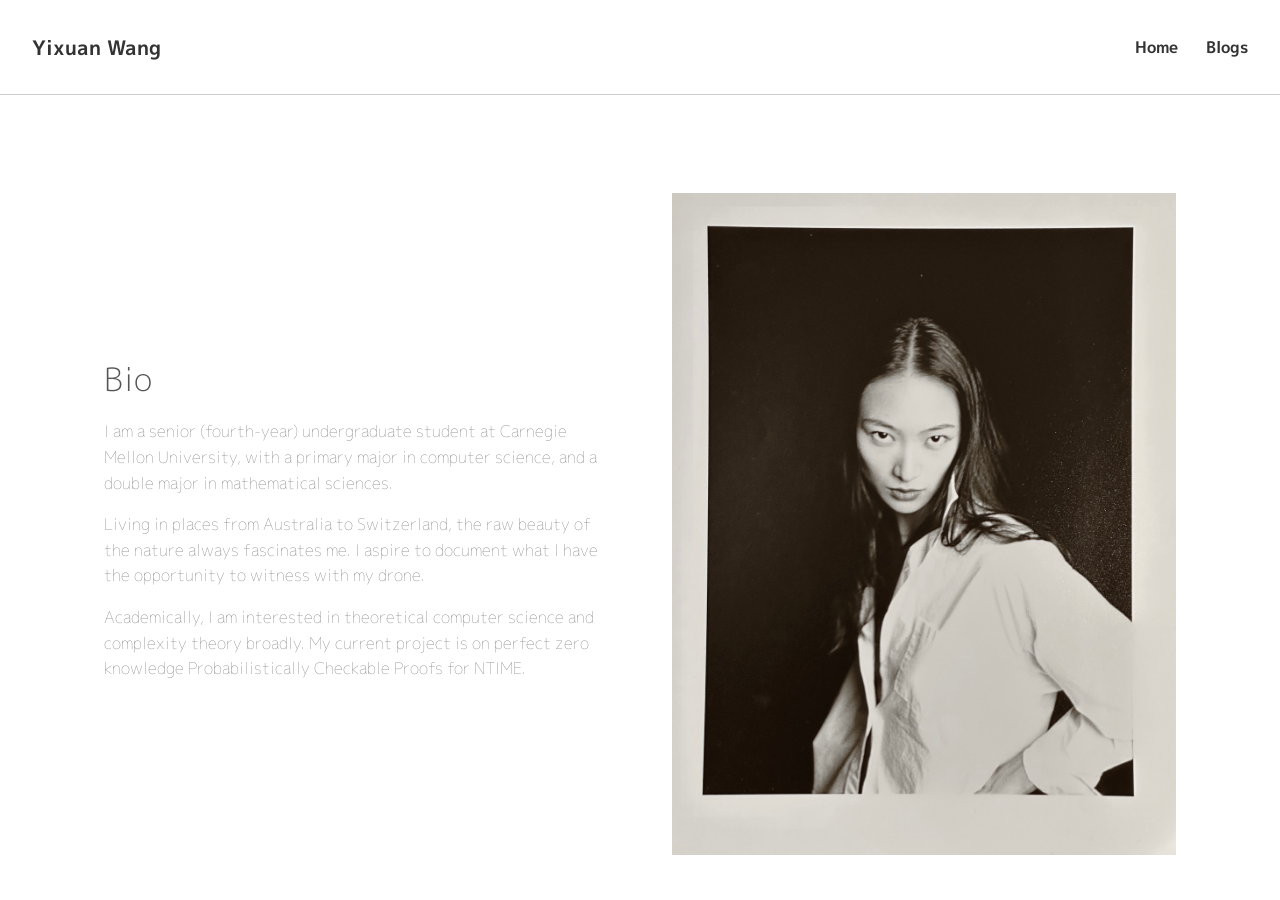
==== about.html @ 39a47ca7 "blogs page" ====
<!DOCTYPE html>
<html lang="en">
<head>
  <link rel="icon" href="images/icon.png" sizes="32x32" type="image/png">
  <meta charset="UTF-8">
  <meta name="viewport" content="width=device-width, initial-scale=1.0">
  <title>About — Yixuan Wang</title>
  <link rel="preconnect" href="https://fonts.googleapis.com">
  <link rel="preconnect" href="https://fonts.gstatic.com" crossorigin>
  <link href="https://fonts.googleapis.com/css2?family=M+PLUS+1p:wght@100&display=swap" rel="stylesheet">
  <style>
    /* Basic Reset */
    *, *::before, *::after { box-sizing: border-box; margin: 0; padding: 0; }
    html, body { height: 100%; background-color: #fff; font-family: 'M PLUS 1p', sans-serif; font-weight: 100; color: #333; }
    /* Header */
    header { position: fixed; top: 0; width: 100%; background-color: #fff; display: flex; justify-content: space-between; align-items: center; padding: 2rem; border-bottom: 1px solid #ccc; z-index: 1000; }
    .logo { font-size: 1.25rem; font-weight: bold; color: #333; }
    header nav a { margin-left: 1.5rem; text-decoration: none; color: #333; font-weight: bold; transition: color 0.3s; }
    header nav a:hover { color: #000; }
    /* Main Content */
    main { padding-top: calc(4rem + 1px + 4em); }
    /* About Section */
    .about-section { display: flex; flex-wrap: wrap; gap: 4rem; max-width: 1200px; margin: 4rem auto; padding: 0 4rem; align-items: center; }
    .about-text { flex: 1 1 300px; }
    .about-text h1 { font-size: 2rem; font-weight: 300; margin-bottom: 1rem; letter-spacing: 1px; color: #555; }
    .about-text p { font-size: 1rem; line-height: 1.6; color: #666; margin-bottom: 1rem; }
    .about-text a { color: #555; text-decoration: none; font-weight: 500; }
    .about-text a:hover { text-decoration: underline; }
    .about-image { flex: 1 1 300px; text-align: center; }
    .about-image img { width: 100%; max-width: 700px; }
    /* Footer */
    .site-footer { background-color: #f7f7f9; padding: 2rem 1rem; text-align: center; font-size: 0.9rem; color: #777; margin-top: 4rem; }
    .site-footer a { color: #555; text-decoration: none; font-weight: 500; }
    .site-footer a:hover { text-decoration: underline; }
  </style>
</head>
<body>
  <header>
    <div class="logo">Yixuan Wang</div>
    <nav>
      <a href="index.html">Home</a>
      <a href="blogs.html">Blogs</a>
    </nav>
  </header>
  <main>
    <section class="about-section">
      <div class="about-text">
        <h1>Bio</h1>
        <p> I am a senior (fourth-year) undergraduate student at Carnegie Mellon University, with a primary major in computer science, and a double major in mathematical sciences. </p>
        <p> Living in places from Australia to Switzerland, the raw beauty of the nature always fascinates me. I aspire to document what I have the opportunity to witness with my drone. </p>
        <p> Academically, I am interested in theoretical computer science and complexity theory broadly. My current project is on perfect zero knowledge Probabilistically Checkable Proofs for NTIME. </p>
      </div>
      <div class="about-image">
        <img src="images/IMG_4308.jpg" alt="Portrait of Yixuan Wang">
      </div>
    </section>
  </main>
  <!-- <footer class="site-footer">
    <p>© 2025 by Yixuan Wang.</p>
    <p>Licensed under <a href="https://creativecommons.org/licenses/by/4.0/" target="_blank" rel="noopener">Creative Commons BY 4.0</a>.</p>
  </footer> -->
</body>
</html>
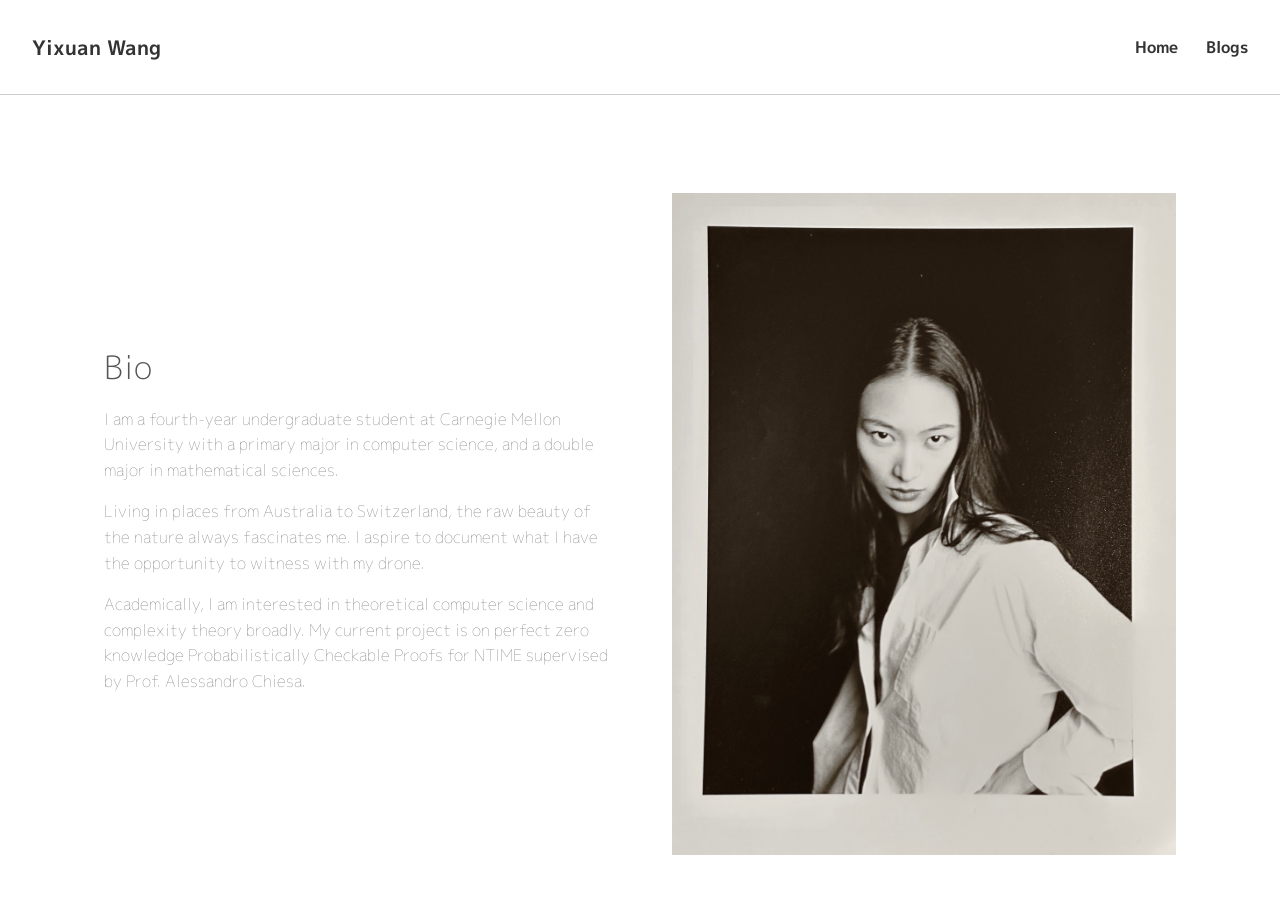
==== commit b3244088: "fixed spacing on mobile" ====
--- a/about.html
+++ b/about.html
@@ -46,9 +46,9 @@
     <section class="about-section">
       <div class="about-text">
         <h1>Bio</h1>
-        <p> I am a senior (fourth-year) undergraduate student at Carnegie Mellon University, with a primary major in computer science, and a double major in mathematical sciences. </p>
+        <p> I am a fourth-year undergraduate student at Carnegie Mellon University with a primary major in computer science, and a double major in mathematical sciences. </p>
         <p> Living in places from Australia to Switzerland, the raw beauty of the nature always fascinates me. I aspire to document what I have the opportunity to witness with my drone. </p>
-        <p> Academically, I am interested in theoretical computer science and complexity theory broadly. My current project is on perfect zero knowledge Probabilistically Checkable Proofs for NTIME. </p>
+        <p> Academically, I am interested in theoretical computer science and complexity theory broadly. My current project is on perfect zero knowledge Probabilistically Checkable Proofs for NTIME supervised by Prof. Alessandro Chiesa. </p>
       </div>
       <div class="about-image">
         <img src="images/IMG_4308.jpg" alt="Portrait of Yixuan Wang">
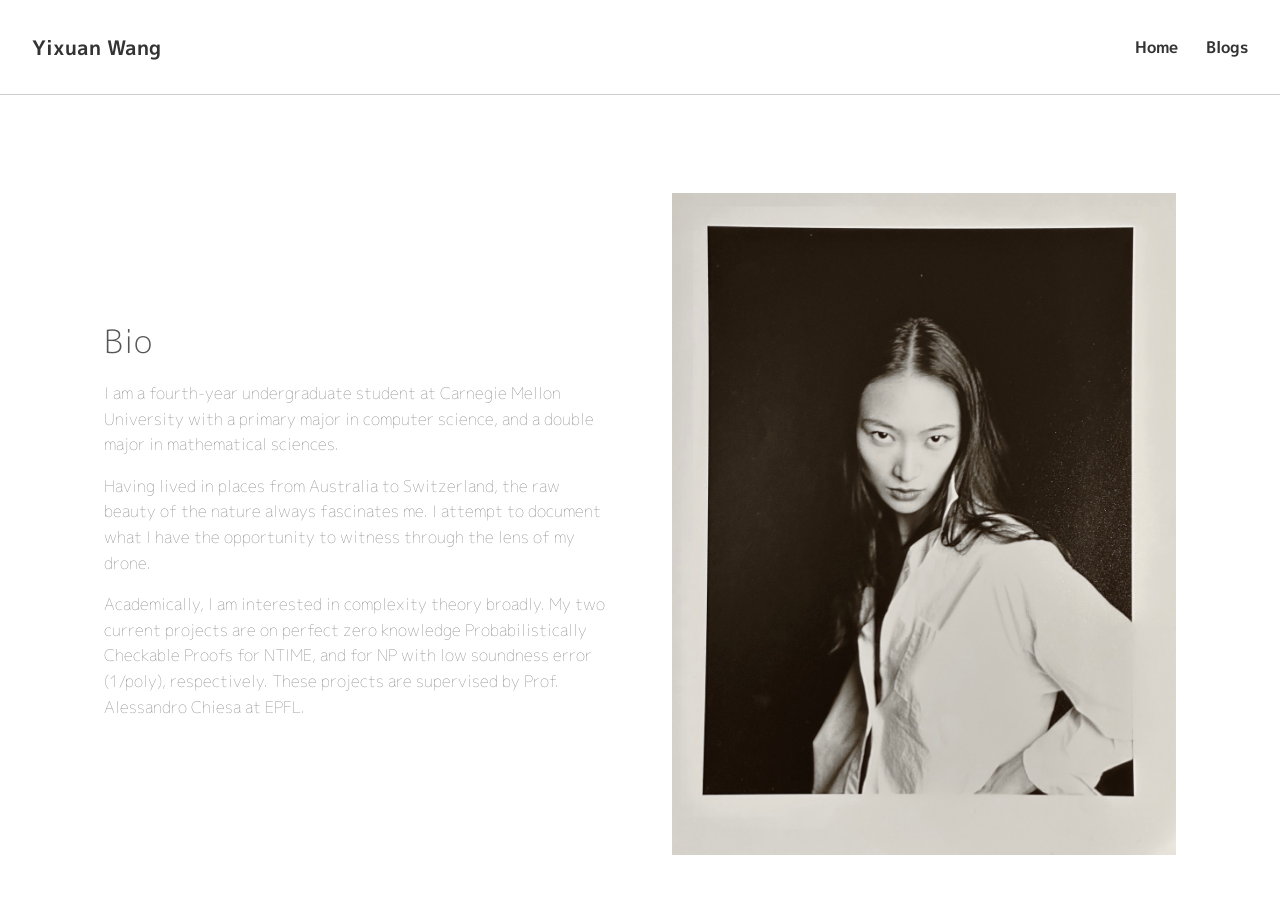
==== commit b66549d5: "stuff" ====
--- a/about.html
+++ b/about.html
@@ -47,8 +47,8 @@
       <div class="about-text">
         <h1>Bio</h1>
         <p> I am a fourth-year undergraduate student at Carnegie Mellon University with a primary major in computer science, and a double major in mathematical sciences. </p>
-        <p> Living in places from Australia to Switzerland, the raw beauty of the nature always fascinates me. I aspire to document what I have the opportunity to witness with my drone. </p>
-        <p> Academically, I am interested in theoretical computer science and complexity theory broadly. My current project is on perfect zero knowledge Probabilistically Checkable Proofs for NTIME supervised by Prof. Alessandro Chiesa. </p>
+        <p> Having lived in places from Australia to Switzerland, the raw beauty of the nature always fascinates me. I attempt to document what I have the opportunity to witness through the lens of my drone. </p>
+        <p> Academically, I am interested in complexity theory broadly. My two current projects are on perfect zero knowledge Probabilistically Checkable Proofs for NTIME, and for NP with low soundness error (1/poly), respectively. These projects are supervised by Prof. Alessandro Chiesa at EPFL.</p>
       </div>
       <div class="about-image">
         <img src="images/IMG_4308.jpg" alt="Portrait of Yixuan Wang">
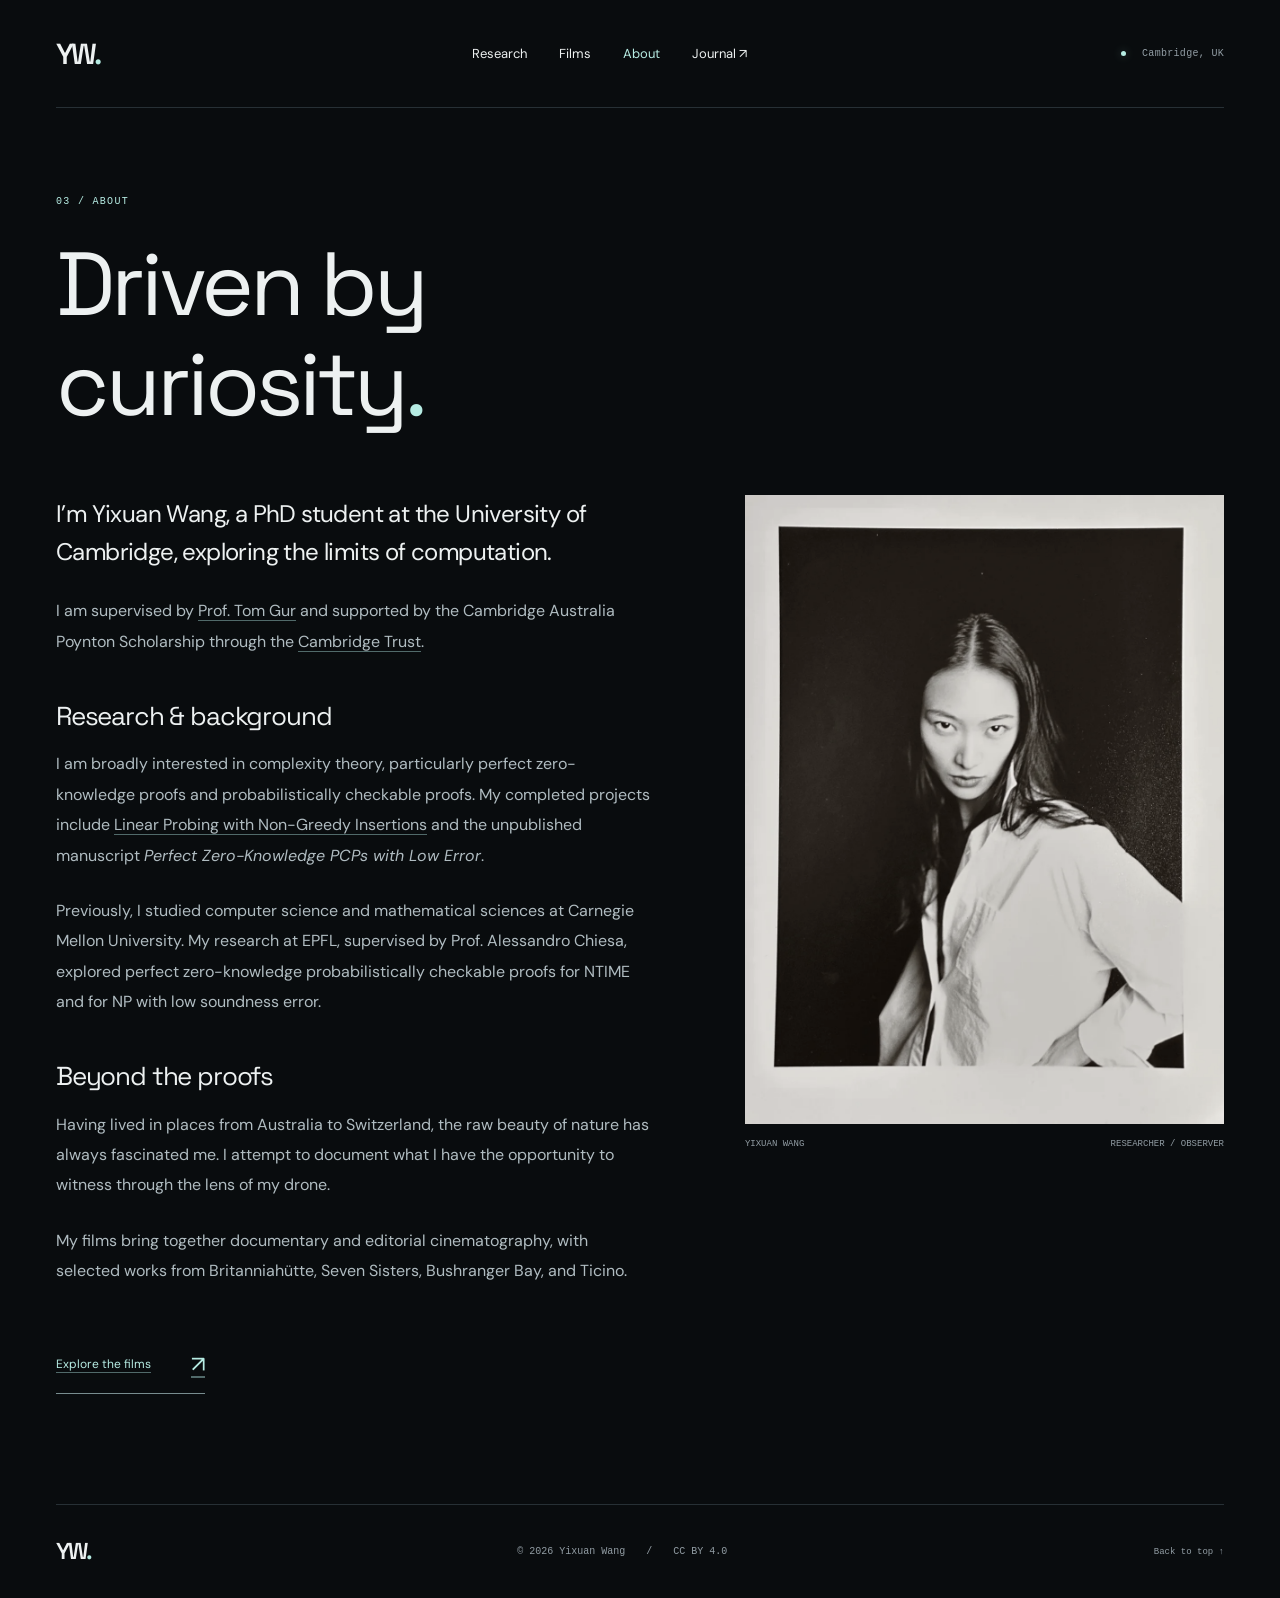
==== commit 680beb66: "Refresh portfolio design and update Cambridge research profile" ====
--- a/about.html
+++ b/about.html
@@ -1,63 +1,69 @@
-<!DOCTYPE html>
+<!doctype html>
 <html lang="en">
 <head>
-  <link rel="icon" href="images/icon.png" sizes="32x32" type="image/png">
-  <meta charset="UTF-8">
-  <meta name="viewport" content="width=device-width, initial-scale=1.0">
-  <title>About — Yixuan Wang</title>
-  <link rel="preconnect" href="https://fonts.googleapis.com">
-  <link rel="preconnect" href="https://fonts.gstatic.com" crossorigin>
-  <link href="https://fonts.googleapis.com/css2?family=M+PLUS+1p:wght@100&display=swap" rel="stylesheet">
-  <style>
-    /* Basic Reset */
-    *, *::before, *::after { box-sizing: border-box; margin: 0; padding: 0; }
-    html, body { height: 100%; background-color: #fff; font-family: 'M PLUS 1p', sans-serif; font-weight: 100; color: #333; }
-    /* Header */
-    header { position: fixed; top: 0; width: 100%; background-color: #fff; display: flex; justify-content: space-between; align-items: center; padding: 2rem; border-bottom: 1px solid #ccc; z-index: 1000; }
-    .logo { font-size: 1.25rem; font-weight: bold; color: #333; }
-    header nav a { margin-left: 1.5rem; text-decoration: none; color: #333; font-weight: bold; transition: color 0.3s; }
-    header nav a:hover { color: #000; }
-    /* Main Content */
-    main { padding-top: calc(4rem + 1px + 4em); }
-    /* About Section */
-    .about-section { display: flex; flex-wrap: wrap; gap: 4rem; max-width: 1200px; margin: 4rem auto; padding: 0 4rem; align-items: center; }
-    .about-text { flex: 1 1 300px; }
-    .about-text h1 { font-size: 2rem; font-weight: 300; margin-bottom: 1rem; letter-spacing: 1px; color: #555; }
-    .about-text p { font-size: 1rem; line-height: 1.6; color: #666; margin-bottom: 1rem; }
-    .about-text a { color: #555; text-decoration: none; font-weight: 500; }
-    .about-text a:hover { text-decoration: underline; }
-    .about-image { flex: 1 1 300px; text-align: center; }
-    .about-image img { width: 100%; max-width: 700px; }
-    /* Footer */
-    .site-footer { background-color: #f7f7f9; padding: 2rem 1rem; text-align: center; font-size: 0.9rem; color: #777; margin-top: 4rem; }
-    .site-footer a { color: #555; text-decoration: none; font-weight: 500; }
-    .site-footer a:hover { text-decoration: underline; }
-  </style>
+<meta charset="utf-8">
+<meta name="viewport" content="width=device-width, initial-scale=1">
+<meta name="theme-color" content="#090c0e">
+<meta name="description" content="Yixuan Wang, Cambridge PhD student in theoretical computer science, supported by the Cambridge Australia Poynton Scholarship.">
+<title>About — Yixuan Wang</title>
+<link rel="icon" href="images/icon.png">
+<link rel="preconnect" href="https://fonts.googleapis.com">
+<link rel="preconnect" href="https://fonts.gstatic.com" crossorigin>
+<link rel="stylesheet" href="https://fonts.googleapis.com/css2?family=DM+Sans:wght@400;450;500;600;700&amp;family=Space+Grotesk:wght@400;500;600;700&amp;display=swap">
+<link rel="stylesheet" href="styles.css">
+<script src="site.js" defer>
+</script>
 </head>
 <body>
-  <header>
-    <div class="logo">Yixuan Wang</div>
-    <nav>
-      <a href="index.html">Home</a>
-      <a href="blogs.html">Blogs</a>
-    </nav>
-  </header>
-  <main>
-    <section class="about-section">
-      <div class="about-text">
-        <h1>Bio</h1>
-        <p> I am a fourth-year undergraduate student at Carnegie Mellon University with a primary major in computer science, and a double major in mathematical sciences. </p>
-        <p> Having lived in places from Australia to Switzerland, the raw beauty of the nature always fascinates me. I attempt to document what I have the opportunity to witness through the lens of my drone. </p>
-        <p> Academically, I am interested in complexity theory broadly. My two current projects are on perfect zero knowledge Probabilistically Checkable Proofs for NTIME, and for NP with low soundness error (1/poly), respectively. These projects are supervised by Prof. Alessandro Chiesa at EPFL.</p>
-      </div>
-      <div class="about-image">
-        <img src="images/IMG_4308.jpg" alt="Portrait of Yixuan Wang">
-      </div>
-    </section>
-  </main>
-  <!-- <footer class="site-footer">
-    <p>© 2025 by Yixuan Wang.</p>
-    <p>Licensed under <a href="https://creativecommons.org/licenses/by/4.0/" target="_blank" rel="noopener">Creative Commons BY 4.0</a>.</p>
-  </footer> -->
+<a class="skip-link" href="#main">Skip to content</a>
+<header class="site-header wrap">
+<a class="wordmark" href="index.html" aria-label="Yixuan Wang home">YW<span class="mark-dot">.</span>
+</a>
+<nav aria-label="Main navigation">
+<a href="index.html#research">Research</a>
+<a href="index.html#films">Films</a>
+<a href="about.html" aria-current="page">About</a>
+<a href="blogs.html">Journal ↗</a>
+</nav>
+<span class="header-location">
+<i class="status-dot">
+</i> Cambridge, UK</span>
+</header>
+<main id="main" class="wrap">
+<div class="page-heading">
+<p class="eyebrow">03 / About</p>
+<h1>Driven by<br>curiosity<span class="accent">.</span>
+</h1>
+</div>
+<section class="bio-grid" aria-label="Biography">
+<div class="bio-copy">
+<p class="lead">I’m Yixuan Wang, a PhD student at the University of Cambridge, exploring the limits of computation.</p>
+<p>I am supervised by <a href="https://www.cst.cam.ac.uk/people/tg508">Prof. Tom Gur</a> and supported by the Cambridge Australia Poynton Scholarship through the <a href="https://www.cambridgetrust.org/">Cambridge Trust</a>.</p>
+<h2>Research & background</h2>
+<p>I am broadly interested in complexity theory, particularly perfect zero-knowledge proofs and probabilistically checkable proofs. My completed projects include <a href="https://arxiv.org/abs/2607.17494">Linear Probing with Non-Greedy Insertions</a> and the unpublished manuscript <em>Perfect Zero-Knowledge PCPs with Low Error</em>.</p>
+<p>Previously, I studied computer science and mathematical sciences at Carnegie Mellon University. My research at EPFL, supervised by Prof. Alessandro Chiesa, explored perfect zero-knowledge probabilistically checkable proofs for NTIME and for NP with low soundness error.</p>
+<h2>Beyond the proofs</h2>
+<p>Having lived in places from Australia to Switzerland, the raw beauty of nature has always fascinated me. I attempt to document what I have the opportunity to witness through the lens of my drone.</p>
+<p>My films bring together documentary and editorial cinematography, with selected works from Britanniahütte, Seven Sisters, Bushranger Bay, and Ticino.</p>
+<a class="text-link" href="index.html#films">Explore the films <span aria-hidden="true">↗</span>
+</a>
+</div>
+<figure class="portrait">
+<img src="assets/IMG_4308.webp" alt="Black-and-white portrait of Yixuan Wang" width="1066" height="1400">
+<figcaption>
+<span>YIXUAN WANG</span>
+<span>RESEARCHER / OBSERVER</span>
+</figcaption>
+</figure>
+</section>
+</main>
+<footer class="site-footer wrap">
+<a class="wordmark" href="index.html">YW<span class="mark-dot">.</span>
+</a>
+<p>© <span data-year>2026</span> Yixuan Wang <span class="footer-divider">/</span>
+<a href="https://creativecommons.org/licenses/by/4.0/">CC BY 4.0</a>
+</p>
+<a href="#main">Back to top ↑</a>
+</footer>
 </body>
 </html>
--- a/styles.css
+++ b/styles.css
@@ -0,0 +1,1034 @@
+:root {
+  color-scheme:dark;
+  --bg:#090c0e;
+  --panel:#101619;
+  --ink:#edf1f1;
+  --muted:#929da4;
+  --line:#273035;
+  --accent:#b6ece3;
+  --display:'Space Grotesk',sans-serif;
+  --body:'DM Sans',sans-serif;
+  --mono:ui-monospace,SFMono-Regular,Consolas,monospace
+}
+
+* {
+  box-sizing:border-box
+}
+html {
+  scroll-behavior:smooth;
+  scroll-padding-top:35px
+}
+body {
+  margin:0;
+  background:var(--bg);
+  color:var(--ink);
+  font-family:var(--body);
+  font-size:16px;
+  line-height:1.65
+}
+a {
+  color:inherit;
+  text-decoration:none
+}
+button {
+  font:inherit;
+  color:inherit;
+  cursor:pointer
+}
+a,button,summary {
+   -webkit-tap-highlight-color:transparent
+}
+a:hover {
+  color:var(--accent)
+}
+a:focus-visible,button:focus-visible,summary:focus-visible,video:focus-visible {
+  outline:2px solid var(--accent);
+  outline-offset:6px
+}
+::selection {
+  background:var(--accent);
+  color:var(--bg)
+}
+h1,h2,h3,p,figure,blockquote {
+  margin:0
+}
+h1,h2,h3 {
+  font-family:var(--display);
+  font-weight:400;
+  line-height:1.12;
+  letter-spacing:-.045em
+}
+button {
+  border:0
+}
+.wrap {
+  width:min(1280px,calc(100% - 112px));
+  margin:auto
+}
+.eyebrow {
+  font:10px/1.8 var(--mono);
+  letter-spacing:.13em;
+  text-transform:uppercase
+}
+.muted {
+  color:var(--muted)
+}
+.accent,.mark-dot {
+  color:var(--accent)
+}
+.skip-link {
+  position:fixed;
+  top:10px;
+  left:10px;
+  padding:12px;
+  background:var(--accent);
+  color:var(--bg);
+  z-index:20;
+  transform:translateY(-160%)
+}
+.skip-link:focus {
+  transform:translateY(0)
+}
+
+.site-header {
+  height:108px;
+  border-bottom:1px solid var(--line);
+  display:flex;
+  align-items:center;
+  justify-content:space-between;
+  gap:20px
+}
+.wordmark {
+  font:600 29px/1 var(--display);
+  letter-spacing:-.09em
+}
+.site-header nav {
+  display:flex;
+  gap:32px;
+  font-size:13px
+}
+.site-header nav a {
+  padding:12px 0
+}
+.site-header nav a[aria-current=page] {
+  color:var(--accent)
+}
+.header-location {
+  font:10px var(--mono);
+  color:var(--muted);
+  letter-spacing:.03em
+}
+.status-dot {
+  display:inline-block;
+  width:5px;
+  height:5px;
+  border-radius:50%;
+  background:var(--accent);
+  box-shadow:0 0 10px #b6ece355;
+  margin-right:10px;
+  vertical-align:middle
+}
+
+.hero {
+  position:relative;
+  min-height:735px;
+  display:grid;
+  grid-template-columns:1fr 1fr;
+  align-items:center;
+  gap:30px;
+  padding-top:64px
+}
+.hero-grid {
+  position:absolute;
+  inset:0;
+  pointer-events:none;
+  background-image:linear-gradient(#59646a0c 1px,transparent 1px),linear-gradient(90deg,#59646a0c 1px,transparent 1px);
+  background-size:84px 84px;
+  mask-image:linear-gradient(to bottom,transparent,#000,transparent)
+}
+.hero-copy {
+  position:relative;
+  z-index:2;
+  padding-bottom:20px
+}
+.hero-copy .eyebrow {
+  color:var(--accent);
+  white-space:nowrap;
+  font-size:9px
+}
+.tiny-cross {
+  margin-right:12px;
+  font-size:16px
+}
+.hero h1 {
+  font-size:clamp(90px,10.5vw,154px);
+  letter-spacing:-.075em;
+  line-height:.91;
+  margin:35px 0 30px
+}
+.hero h1>span:first-of-type {
+  color:#a5afb4
+}
+.name-period {
+  color:var(--accent)
+}
+.hero-intro {
+  color:#aeb7bb;
+  font-size:16px;
+  line-height:1.8
+}
+.text-link {
+  display:inline-flex;
+  gap:40px;
+  align-items:center;
+  font-size:12px;
+  padding:19px 0 10px;
+  border-bottom:1px solid #788d8f;
+  margin-top:12px
+}
+.text-link span {
+  font-size:23px
+}
+.hero-art {
+  position:relative;
+  min-width:0;
+  padding-top:42px
+}
+.hero-film {
+  position:relative;
+  width:100%;
+  height:435px;
+  overflow:hidden;
+  background:linear-gradient(140deg,#233b42,#0b161b);
+  border:1px solid #526b6b66;
+  clip-path:polygon(0 0,calc(100% - 28px) 0,100% 28px,100% 100%,28px 100%,0 calc(100% - 28px))
+}
+.hero-film video {
+  width:100%;
+  height:100%;
+  object-fit:cover;
+  filter:saturate(.65) brightness(.67)
+}
+.film-shade {
+  pointer-events:none;
+  position:absolute;
+  inset:0;
+  background:linear-gradient(0deg,#071010bb,transparent 50%)
+}
+.hero-film-caption {
+  position:absolute;
+  bottom:26px;
+  left:26px;
+  right:26px;
+  display:flex;
+  align-items:center;
+  justify-content:space-between;
+  gap:10px
+}
+.hero-film-caption .eyebrow {
+  font-size:8px;
+  color:#e4eded
+}
+.motion-toggle {
+  border:1px solid #b5d7d36b;
+  background:#09100c80;
+  padding:9px 12px;
+  font-size:10px;
+  min-height:36px
+}
+.motion-toggle:hover {
+  background:#243c38
+}
+.frame-cross {
+  position:absolute;
+  color:#d0e9e0;
+  font:20px var(--mono)
+}
+.top-left {
+  left:18px;
+  top:15px
+}
+.bottom-right {
+  right:15px;
+  bottom:70px
+}
+.art-caption {
+  font:8px var(--mono);
+  letter-spacing:.09em;
+  color:#9eacb1;
+  display:flex;
+  justify-content:space-between;
+  margin-top:20px
+}
+.orbital {
+  position:absolute;
+  inset:-36px -32px 0;
+  pointer-events:none;
+  z-index:1;
+  opacity:.5
+}
+.orbit {
+  position:absolute;
+  width:94%;
+  height:94%;
+  top:2%;
+  left:3%;
+  border:1px solid #8cc8c542;
+  border-radius:50%;
+  transform:rotate(-28deg)
+}
+.orbit-two {
+  transform:rotate(-28deg) scaleX(.72)
+}
+.orbit-three {
+  transform:rotate(34deg) scaleX(.74)
+}
+.orbital-point {
+  position:absolute;
+  left:17%;
+  top:7%;
+  height:6px;
+  width:6px;
+  background:var(--accent);
+  box-shadow:0 0 16px var(--accent);
+  border-radius:50%
+}
+.hero-bottom {
+  position:relative;
+  grid-column:1/-1;
+  display:flex;
+  justify-content:space-between;
+  align-items:center;
+  border-bottom:1px solid var(--line);
+  padding:36px 0 27px;
+  margin-top:20px;
+  font:10px/1.8 var(--mono);
+  color:var(--muted)
+}
+.hero-bottom p span {
+  margin:0 10px;
+  color:#526269
+}
+.hero-bottom a {
+  font-size:9px
+}
+
+.section {
+  padding-top:110px;
+  padding-bottom:110px
+}
+.section-heading>.eyebrow,.section-heading>div>.eyebrow {
+  color:var(--accent);
+  margin-bottom:25px
+}
+h2 {
+  font-size:clamp(36px,4vw,58px)
+}
+.research-intro {
+  display:grid;
+  grid-template-columns:1.6fr 1fr;
+  gap:100px;
+  margin:44px 0 76px
+}
+.research-intro>p {
+  font-size:17px;
+  color:#b6bfc2;
+  max-width:680px;
+  line-height:1.9
+}
+.research-intro a:not(.funding a),.bio-copy a {
+  text-decoration:underline;
+  text-underline-offset:4px;
+  text-decoration-color:#516a6a
+}
+.funding {
+  border-left:1px solid var(--line);
+  padding-left:32px
+}
+.funding>.eyebrow {
+  color:var(--muted);
+  font-size:9px
+}
+.funding p {
+  font-size:17px;
+  line-height:1.5;
+  margin:10px 0
+}
+.funding a {
+  font-size:12px;
+  color:var(--accent)
+}
+.subsection-heading {
+  display:flex;
+  align-items:center;
+  justify-content:space-between;
+  padding:0 0 20px;
+  border-bottom:1px solid var(--line)
+}
+.subsection-heading h3 {
+  font:16px var(--body);
+  letter-spacing:0
+}
+.subsection-heading .eyebrow {
+  color:var(--muted);
+  font-size:9px
+}
+.paper {
+  display:grid;
+  grid-template-columns:55px 1fr 130px;
+  gap:22px;
+  padding:38px 0 42px;
+  border-bottom:1px solid var(--line)
+}
+.paper-index {
+  font:12px var(--mono);
+  color:#6a8088;
+  padding-top:8px
+}
+.paper-meta {
+  display:flex;
+  gap:17px;
+  align-items:center;
+  font:9px/1.6 var(--mono);
+  color:#a1adb1;
+  flex-wrap:wrap
+}
+.tag {
+  display:inline-block;
+  border:1px solid #344748;
+  color:#b2d8d2;
+  border-radius:3px;
+  padding:4px 7px
+}
+.paper h3 {
+  font-size:32px;
+  margin:20px 0 15px;
+  line-height:1.18;
+  letter-spacing:-.035em
+}
+.authors {
+  font-size:12px;
+  color:#b5bec2;
+  margin-bottom:20px
+}
+.paper-summary {
+  font-size:14px;
+  line-height:1.85;
+  color:var(--muted);
+  max-width:720px
+}
+.paper-action,.paper-status {
+  justify-self:end;
+  align-self:start;
+  margin-top:5px;
+  font:10px var(--mono);
+  white-space:nowrap
+}
+.paper-action {
+  padding:10px 14px;
+  border:1px solid #607772
+}
+.paper-status {
+  color:var(--muted);
+  padding-top:10px
+}
+details {
+  font-size:13px;
+  color:#a9b6bb;
+  max-width:720px;
+  margin-top:20px
+}
+summary {
+  cursor:pointer;
+  list-style:none;
+  font:10px var(--mono);
+  color:var(--accent);
+  display:flex;
+  gap:20px;
+  align-items:center;
+  width:fit-content;
+  min-height:32px
+}
+summary::-webkit-details-marker {
+  display:none
+}
+details[open] summary span {
+  transform:rotate(45deg)
+}
+details p {
+  padding:15px 0 0
+}
+
+.films-section {
+  background:#0e1316;
+  border-block:1px solid #202a2f
+}
+.film-heading {
+  display:grid;
+  grid-template-columns:1fr 1fr;
+  gap:100px;
+  align-items:end
+}
+.film-heading>p {
+  max-width:430px;
+  color:var(--muted);
+  font-size:15px;
+  line-height:1.85;
+  padding-bottom:5px
+}
+.film-toolbar {
+  display:flex;
+  justify-content:space-between;
+  align-items:center;
+  margin:55px 0 32px;
+  border-bottom:1px solid var(--line);
+  gap:20px
+}
+.filter-group {
+  display:flex;
+  gap:24px
+}
+.filter {
+  position:relative;
+  background:none;
+  padding:15px 0;
+  font-size:12px;
+  color:var(--muted);
+  min-height:44px
+}
+.filter.active {
+  color:var(--accent)
+}
+.filter.active:after {
+  content:'';
+  position:absolute;
+  bottom:-1px;
+  height:1px;
+  background:var(--accent);
+  left:0;
+  right:0
+}
+.filter span {
+  font:8px var(--mono);
+  margin-left:5px
+}
+.film-toolbar>.eyebrow {
+  font-size:8px;
+  color:var(--muted)
+}
+.film-grid {
+  display:grid;
+  grid-template-columns:1fr 1fr;
+  gap:35px 25px
+}
+.film-card {
+  min-width:0
+}
+.film-card[hidden] {
+  display:none
+}
+.film-card.wide {
+  grid-column:1/-1
+}
+.film-card video {
+  display:block;
+  width:100%;
+  aspect-ratio:16/9;
+  object-fit:cover;
+  background:linear-gradient(145deg,#293c40,#162028);
+  border:1px solid #243034
+}
+.film-card.wide video {
+  aspect-ratio:2.15
+}
+.film-card figcaption {
+  display:flex;
+  justify-content:space-between;
+  gap:15px;
+  margin-top:14px;
+  font-size:13px
+}
+.film-card figcaption>span:last-child {
+  font:9px/1.8 var(--mono);
+  color:var(--muted)
+}
+.film-number {
+  font:9px var(--mono);
+  color:#71828a;
+  margin-right:15px
+}
+.film-note {
+  font-size:11px;
+  color:var(--muted);
+  margin-top:35px
+}
+.quote {
+  max-width:820px;
+  margin:100px auto 0;
+  text-align:center;
+  font-family:var(--display);
+  font-size:22px;
+  line-height:1.6;
+  color:#b7c1c6;
+  letter-spacing:-.025em
+}
+.quote cite {
+  display:block;
+  font:9px var(--mono);
+  text-transform:uppercase;
+  letter-spacing:.14em;
+  margin-top:28px;
+  color:#84969b
+}
+.personal-links {
+  display:grid;
+  grid-template-columns:1fr 1fr;
+  gap:60px
+}
+.personal-links>a {
+  border-top:1px solid var(--line);
+  padding-top:25px
+}
+.personal-links .eyebrow {
+  font-size:9px;
+  color:var(--muted)
+}
+.personal-links h2 {
+  font-size:31px;
+  margin-top:20px
+}
+.site-footer {
+  border-top:1px solid var(--line);
+  display:flex;
+  align-items:center;
+  justify-content:space-between;
+  gap:30px;
+  padding-top:35px;
+  padding-bottom:35px;
+  font:10px/1.8 var(--mono);
+  color:var(--muted)
+}
+.site-footer .wordmark {
+  color:var(--ink);
+  font-size:23px
+}
+.footer-divider {
+  padding:0 15px
+}
+.site-footer>a:last-child {
+  font-size:9px
+}
+
+.page-heading {
+  padding-top:85px;
+  padding-bottom:60px
+}
+.page-heading .eyebrow {
+  color:var(--accent);
+  margin-bottom:23px
+}
+.page-heading h1 {
+  font-size:clamp(62px,7vw,100px)
+}
+.page-heading>p:last-child:not(.eyebrow) {
+  max-width:480px;
+  color:var(--muted);
+  margin-top:25px
+}
+.bio-grid {
+  display:grid;
+  grid-template-columns:1.25fr 1fr;
+  gap:90px;
+  padding-bottom:110px;
+  align-items:start
+}
+.bio-copy p {
+  color:#b0bcc1;
+  margin:0 0 25px;
+  font-size:16px;
+  line-height:1.9
+}
+.bio-copy .lead {
+  font-size:24px;
+  line-height:1.6;
+  color:var(--ink);
+  letter-spacing:-.025em
+}
+.bio-copy h2 {
+  font-size:26px;
+  margin:45px 0 18px
+}
+.portrait img {
+  width:100%;
+  height:auto;
+  display:block;
+  filter:saturate(.6)
+}
+.portrait figcaption {
+  font:9px var(--mono);
+  color:var(--muted);
+  margin-top:15px;
+  display:flex;
+  justify-content:space-between
+}
+.bio-copy .text-link {
+  color:var(--accent);
+  margin-top:15px
+}
+.journal-grid {
+  display:grid;
+  grid-template-columns:1fr 1fr;
+  gap:65px 35px;
+  padding-bottom:110px
+}
+.journal-entry:first-child {
+  grid-column:1/-1;
+  display:grid;
+  grid-template-columns:1.3fr 1fr;
+  align-items:center;
+  gap:65px
+}
+.journal-entry img {
+  display:block;
+  height:auto;
+  width:100%;
+  aspect-ratio:1.45;
+  object-fit:cover;
+  border:1px solid var(--line)
+}
+.journal-entry:first-child img {
+  aspect-ratio:1.3
+}
+.journal-entry .journal-text {
+  padding-top:28px
+}
+.journal-entry time {
+  font:10px var(--mono);
+  color:var(--muted)
+}
+.journal-entry h2 {
+  font-size:32px;
+  margin:20px 0
+}
+.journal-entry blockquote {
+  font-size:16px;
+  line-height:1.9;
+  color:#b1bcc0;
+  max-width:380px
+}
+.journal-entry .tag {
+  font:9px var(--mono);
+  margin-top:25px
+}
+.journal-entry a:hover img {
+  filter:brightness(1.1)
+}
+
+@media(min-width:1500px) {
+  .hero {
+  min-height:820px
+}
+.hero-film {
+  height:490px
+}
+
+}
+
+@media(max-width:1000px) {
+  .wrap {
+  width:calc(100% - 64px)
+}
+.header-location {
+  display:none
+}
+.hero {
+  min-height:670px;
+  gap:15px
+}
+.hero-copy .eyebrow {
+  font-size:7px;
+  letter-spacing:.07em
+}
+.hero h1 {
+  font-size:105px
+}
+.hero-film {
+  height:370px
+}
+.orbital {
+  inset:-10px -15px 20px
+}
+.hero-film-caption {
+  left:16px;
+  right:16px;
+  bottom:18px
+}
+.hero-film-caption .eyebrow {
+  font-size:7px
+}
+.art-caption {
+  font-size:6px
+}
+.research-intro,.film-heading {
+  gap:50px
+}
+.paper {
+  grid-template-columns:30px 1fr 100px;
+  gap:15px
+}
+.paper h3 {
+  font-size:28px
+}
+.bio-grid {
+  gap:45px
+}
+.journal-entry:first-child {
+  gap:35px
+}
+
+}
+
+@media(max-width:700px) {
+  .wrap {
+  width:calc(100% - 40px)
+}
+.site-header {
+  height:82px;
+  gap:15px
+}
+.wordmark {
+  font-size:25px
+}
+.site-header nav {
+  gap:17px;
+  font-size:11px
+}
+.hero {
+  grid-template-columns:1fr;
+  padding-top:45px;
+  gap:10px
+}
+.hero-copy .eyebrow {
+  font-size:7px;
+  white-space:normal;
+  letter-spacing:.07em
+}
+.hero h1 {
+  font-size:clamp(86px,23vw,142px);
+  margin:28px 0
+}
+.hero-intro {
+  font-size:15px
+}
+.hero-copy {
+  padding-bottom:10px
+}
+.hero-art {
+  padding-top:20px;
+  width:94%;
+  margin:auto
+}
+.hero-film {
+  height:320px
+}
+.orbital {
+  inset:-16px -13px 0
+}
+.hero-film-caption .eyebrow {
+  font-size:8px
+}
+.art-caption {
+  font-size:7px
+}
+.hero-bottom {
+  margin-top:25px;
+  padding:24px 0;
+  display:block;
+  font-size:9px
+}
+.hero-bottom>a {
+  display:none
+}
+.hero-bottom p span {
+  margin:0 5px
+}
+.section {
+  padding-top:70px;
+  padding-bottom:70px
+}
+.section-heading .eyebrow {
+  margin-bottom:20px
+}
+h2 {
+  font-size:36px
+}
+.research-intro {
+  grid-template-columns:1fr;
+  gap:30px;
+  margin:28px 0 45px
+}
+.research-intro>p {
+  font-size:15px
+}
+.funding {
+  padding-left:20px
+}
+.funding p {
+  font-size:16px
+}
+.subsection-heading .eyebrow {
+  font-size:7px
+}
+.subsection-heading h3 {
+  font-size:14px
+}
+.paper {
+  grid-template-columns:24px 1fr;
+  gap:10px;
+  padding:28px 0
+}
+.paper h3 {
+  font-size:25px
+}
+.paper-index {
+  font-size:10px
+}
+.paper-meta {
+  gap:10px;
+  font-size:8px
+}
+.paper-action,.paper-status {
+  grid-column:2;
+  justify-self:start;
+  margin:10px 0 0
+}
+.paper-summary {
+  font-size:13px
+}
+.authors {
+  font-size:11px
+}
+.desktop-break {
+  display:none
+}
+.film-heading {
+  grid-template-columns:1fr;
+  gap:25px
+}
+.film-heading>p {
+  font-size:14px
+}
+.film-toolbar {
+  margin-top:30px
+}
+.filter-group {
+  gap:20px
+}
+.filter {
+  font-size:11px
+}
+.film-toolbar>.eyebrow {
+  display:none
+}
+.film-grid {
+  grid-template-columns:1fr;
+  gap:28px
+}
+.film-card.wide {
+  grid-column:auto
+}
+.film-card.wide video {
+  aspect-ratio:16/9
+}
+.film-card figcaption {
+  font-size:11px;
+  gap:10px
+}
+.film-card figcaption>span:last-child {
+  font-size:8px
+}
+.film-number {
+  margin-right:8px
+}
+.quote {
+  font-size:19px;
+  margin-top:65px
+}
+.personal-links {
+  grid-template-columns:1fr;
+  gap:45px
+}
+.personal-links h2 {
+  font-size:29px
+}
+.site-footer {
+  flex-wrap:wrap;
+  gap:20px;
+  padding-block:28px
+}
+.site-footer>p {
+  font-size:8px
+}
+.footer-divider {
+  padding:0 5px
+}
+.site-footer>a:last-child {
+  display:none
+}
+.page-heading {
+  padding-top:60px;
+  padding-bottom:40px
+}
+.page-heading h1 {
+  font-size:64px
+}
+.bio-grid {
+  grid-template-columns:1fr;
+  gap:40px;
+  padding-bottom:70px
+}
+.bio-copy .lead {
+  font-size:22px
+}
+.bio-copy p {
+  font-size:15px
+}
+.portrait {
+  max-width:440px
+}
+.journal-grid {
+  grid-template-columns:1fr;
+  gap:50px;
+  padding-bottom:70px
+}
+.journal-entry:first-child {
+  grid-column:auto;
+  display:block
+}
+.journal-entry:first-child img {
+  aspect-ratio:1.45
+}
+.journal-entry h2 {
+  font-size:29px
+}
+.journal-entry .journal-text {
+  padding-top:20px
+}
+
+}
+
+@media(prefers-reduced-motion:reduce) {
+  html {
+  scroll-behavior:auto
+}
+*,*::before,*::after {
+  animation:none!important;
+  transition:none!important
+}
+
+}
+
+/* Contain decorative orbital paths at narrow viewports. */
+main {
+  overflow-x: clip;
+}
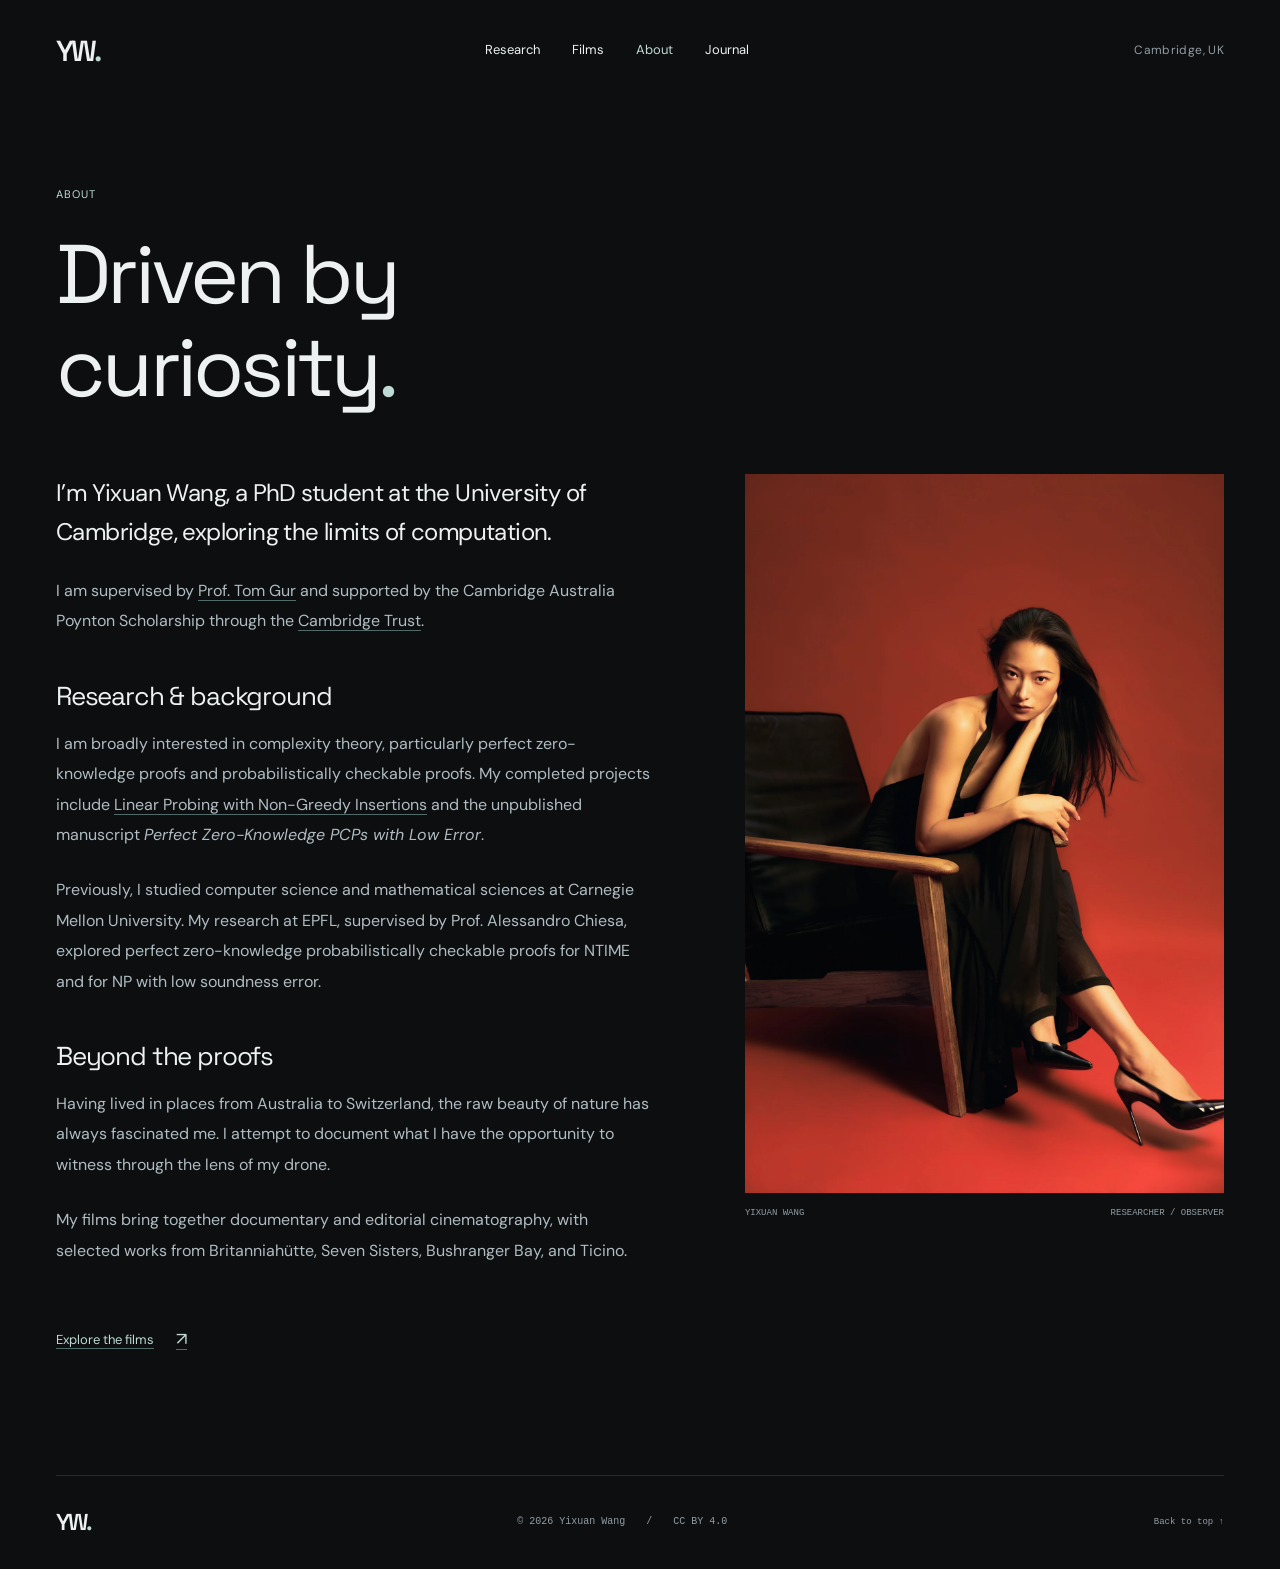
==== commit 1ff1748c: "Simplify portfolio presentation and add updated portrait" ====
--- a/about.html
+++ b/about.html
@@ -23,15 +23,14 @@
 <a href="index.html#research">Research</a>
 <a href="index.html#films">Films</a>
 <a href="about.html" aria-current="page">About</a>
-<a href="blogs.html">Journal ↗</a>
+<a href="blogs.html">Journal</a>
 </nav>
 <span class="header-location">
-<i class="status-dot">
-</i> Cambridge, UK</span>
+Cambridge, UK</span>
 </header>
 <main id="main" class="wrap">
 <div class="page-heading">
-<p class="eyebrow">03 / About</p>
+<p class="eyebrow">About</p>
 <h1>Driven by<br>curiosity<span class="accent">.</span>
 </h1>
 </div>
@@ -49,7 +48,7 @@
 </a>
 </div>
 <figure class="portrait">
-<img src="assets/IMG_4308.webp" alt="Black-and-white portrait of Yixuan Wang" width="1066" height="1400">
+<img src="assets/yixuan-wang-portrait.webp" alt="Yixuan Wang seated in a wooden chair against a warm red backdrop" width="1400" height="2100">
 <figcaption>
 <span>YIXUAN WANG</span>
 <span>RESEARCHER / OBSERVER</span>
--- a/styles.css
+++ b/styles.css
@@ -1,14 +1,18 @@
 :root {
   color-scheme:dark;
-  --bg:#090c0e;
+
+  --bg:#0c0e10;
   --panel:#101619;
   --ink:#edf1f1;
   --muted:#929da4;
-  --line:#273035;
-  --accent:#b6ece3;
+
+  --line:#23292d;
+
+  --accent:#bfdad4;
   --display:'Space Grotesk',sans-serif;
   --body:'DM Sans',sans-serif;
   --mono:ui-monospace,SFMono-Regular,Consolas,monospace
+
 }
 
 * {
@@ -62,13 +66,16 @@
   border:0
 }
 .wrap {
-  width:min(1280px,calc(100% - 112px));
+  width:min(1180px,calc(100% - 112px));
   margin:auto
+
 }
 .eyebrow {
-  font:10px/1.8 var(--mono);
-  letter-spacing:.13em;
+  font:11px/1.8 var(--body);
+
+  letter-spacing:.08em;
   text-transform:uppercase
+
 }
 .muted {
   color:var(--muted)
@@ -91,12 +98,13 @@
 }
 
 .site-header {
-  height:108px;
-  border-bottom:1px solid var(--line);
+  height:100px;
+
   display:flex;
   align-items:center;
   justify-content:space-between;
   gap:20px
+
 }
 .wordmark {
   font:600 29px/1 var(--display);
@@ -114,37 +122,23 @@
   color:var(--accent)
 }
 .header-location {
-  font:10px var(--mono);
+  font:12px var(--body);
   color:var(--muted);
   letter-spacing:.03em
-}
-.status-dot {
-  display:inline-block;
-  width:5px;
-  height:5px;
-  border-radius:50%;
-  background:var(--accent);
-  box-shadow:0 0 10px #b6ece355;
-  margin-right:10px;
-  vertical-align:middle
-}
-
+
+}
 .hero {
   position:relative;
-  min-height:735px;
+
+  min-height:660px;
   display:grid;
   grid-template-columns:1fr 1fr;
   align-items:center;
-  gap:30px;
-  padding-top:64px
-}
-.hero-grid {
-  position:absolute;
-  inset:0;
-  pointer-events:none;
-  background-image:linear-gradient(#59646a0c 1px,transparent 1px),linear-gradient(90deg,#59646a0c 1px,transparent 1px);
-  background-size:84px 84px;
-  mask-image:linear-gradient(to bottom,transparent,#000,transparent)
+
+  gap:60px;
+
+  padding-top:65px;
+
 }
 .hero-copy {
   position:relative;
@@ -152,25 +146,26 @@
   padding-bottom:20px
 }
 .hero-copy .eyebrow {
-  color:var(--accent);
-  white-space:nowrap;
-  font-size:9px
-}
-.tiny-cross {
-  margin-right:12px;
-  font-size:16px
+  color:var(--muted);
+
+  white-space:normal;
+
+  font-size:10px;
+
 }
 .hero h1 {
-  font-size:clamp(90px,10.5vw,154px);
-  letter-spacing:-.075em;
-  line-height:.91;
-  margin:35px 0 30px
+  font-size:clamp(80px,9vw,128px);
+
+  letter-spacing:-.065em;
+
+  line-height:.98;
+
+  margin:30px 0;
+
 }
 .hero h1>span:first-of-type {
-  color:#a5afb4
-}
-.name-period {
-  color:var(--accent)
+  color:#bec5c8;
+
 }
 .hero-intro {
   color:#aeb7bb;
@@ -179,35 +174,44 @@
 }
 .text-link {
   display:inline-flex;
-  gap:40px;
-  align-items:center;
-  font-size:12px;
+
+  gap:22px;
+  align-items:center;
+
+  font-size:13px;
   padding:19px 0 10px;
-  border-bottom:1px solid #788d8f;
+
   margin-top:12px
+
 }
 .text-link span {
-  font-size:23px
+  font-size:18px;
+
 }
 .hero-art {
   position:relative;
   min-width:0;
-  padding-top:42px
+
+  padding-top:0;
+
 }
 .hero-film {
   position:relative;
   width:100%;
-  height:435px;
+
+  height:380px;
   overflow:hidden;
-  background:linear-gradient(140deg,#233b42,#0b161b);
-  border:1px solid #526b6b66;
-  clip-path:polygon(0 0,calc(100% - 28px) 0,100% 28px,100% 100%,28px 100%,0 calc(100% - 28px))
+
+  background:#151d21;
+
 }
 .hero-film video {
   width:100%;
   height:100%;
   object-fit:cover;
-  filter:saturate(.65) brightness(.67)
+
+  filter:saturate(.65) brightness(.8);
+
 }
 .film-shade {
   pointer-events:none;
@@ -217,81 +221,29 @@
 }
 .hero-film-caption {
   position:absolute;
-  bottom:26px;
-  left:26px;
-  right:26px;
-  display:flex;
-  align-items:center;
-  justify-content:space-between;
+
+  bottom:18px;
+
+  left:18px;
+
+  right:18px;
+  display:flex;
+  align-items:center;
+
+  justify-content:flex-end;
   gap:10px
-}
-.hero-film-caption .eyebrow {
-  font-size:8px;
-  color:#e4eded
+
 }
 .motion-toggle {
-  border:1px solid #b5d7d36b;
-  background:#09100c80;
-  padding:9px 12px;
+  background:#0c1014a6;
+
+  padding:8px 12px;
   font-size:10px;
   min-height:36px
+
 }
 .motion-toggle:hover {
   background:#243c38
-}
-.frame-cross {
-  position:absolute;
-  color:#d0e9e0;
-  font:20px var(--mono)
-}
-.top-left {
-  left:18px;
-  top:15px
-}
-.bottom-right {
-  right:15px;
-  bottom:70px
-}
-.art-caption {
-  font:8px var(--mono);
-  letter-spacing:.09em;
-  color:#9eacb1;
-  display:flex;
-  justify-content:space-between;
-  margin-top:20px
-}
-.orbital {
-  position:absolute;
-  inset:-36px -32px 0;
-  pointer-events:none;
-  z-index:1;
-  opacity:.5
-}
-.orbit {
-  position:absolute;
-  width:94%;
-  height:94%;
-  top:2%;
-  left:3%;
-  border:1px solid #8cc8c542;
-  border-radius:50%;
-  transform:rotate(-28deg)
-}
-.orbit-two {
-  transform:rotate(-28deg) scaleX(.72)
-}
-.orbit-three {
-  transform:rotate(34deg) scaleX(.74)
-}
-.orbital-point {
-  position:absolute;
-  left:17%;
-  top:7%;
-  height:6px;
-  width:6px;
-  background:var(--accent);
-  box-shadow:0 0 16px var(--accent);
-  border-radius:50%
 }
 .hero-bottom {
   position:relative;
@@ -300,29 +252,31 @@
   justify-content:space-between;
   align-items:center;
   border-bottom:1px solid var(--line);
-  padding:36px 0 27px;
-  margin-top:20px;
-  font:10px/1.8 var(--mono);
+
+  padding:30px 0;
+
+  margin-top:0;
+
+  font:12px/1.8 var(--body);
   color:var(--muted)
+
 }
 .hero-bottom p span {
   margin:0 10px;
   color:#526269
 }
-.hero-bottom a {
-  font-size:9px
-}
-
 .section {
   padding-top:110px;
   padding-bottom:110px
 }
 .section-heading>.eyebrow,.section-heading>div>.eyebrow {
-  color:var(--accent);
+  color:var(--muted);
   margin-bottom:25px
+
 }
 h2 {
-  font-size:clamp(36px,4vw,58px)
+  font-size:clamp(34px,3.6vw,50px);
+
 }
 .research-intro {
   display:grid;
@@ -369,42 +323,41 @@
   font:16px var(--body);
   letter-spacing:0
 }
-.subsection-heading .eyebrow {
-  color:var(--muted);
-  font-size:9px
-}
 .paper {
   display:grid;
-  grid-template-columns:55px 1fr 130px;
-  gap:22px;
-  padding:38px 0 42px;
+
+  grid-template-columns:1fr 130px;
+
+  gap:40px;
+
+  padding:42px 0;
   border-bottom:1px solid var(--line)
-}
-.paper-index {
-  font:12px var(--mono);
-  color:#6a8088;
-  padding-top:8px
+
 }
 .paper-meta {
   display:flex;
-  gap:17px;
-  align-items:center;
-  font:9px/1.6 var(--mono);
+
+  gap:20px;
+  align-items:center;
+
+  font:11px/1.6 var(--body);
   color:#a1adb1;
   flex-wrap:wrap
+
 }
 .tag {
   display:inline-block;
-  border:1px solid #344748;
-  color:#b2d8d2;
-  border-radius:3px;
-  padding:4px 7px
+
+  color:var(--muted);
+
 }
 .paper h3 {
-  font-size:32px;
-  margin:20px 0 15px;
+  font-size:30px;
+
+  margin:16px 0;
   line-height:1.18;
   letter-spacing:-.035em
+
 }
 .authors {
   font-size:12px;
@@ -421,16 +374,20 @@
   justify-self:end;
   align-self:start;
   margin-top:5px;
-  font:10px var(--mono);
+
+  font:12px var(--body);
   white-space:nowrap
+
 }
 .paper-action {
-  padding:10px 14px;
-  border:1px solid #607772
+  padding:0;
+
 }
 .paper-status {
   color:var(--muted);
-  padding-top:10px
+
+  padding-top:0;
+
 }
 details {
   font-size:13px;
@@ -441,13 +398,15 @@
 summary {
   cursor:pointer;
   list-style:none;
-  font:10px var(--mono);
+
+  font:12px var(--body);
   color:var(--accent);
   display:flex;
   gap:20px;
   align-items:center;
   width:fit-content;
   min-height:32px
+
 }
 summary::-webkit-details-marker {
   display:none
@@ -460,8 +419,8 @@
 }
 
 .films-section {
-  background:#0e1316;
-  border-block:1px solid #202a2f
+  background:var(--bg);
+
 }
 .film-heading {
   display:grid;
@@ -508,13 +467,10 @@
   left:0;
   right:0
 }
-.filter span {
-  font:8px var(--mono);
-  margin-left:5px
-}
 .film-toolbar>.eyebrow {
-  font-size:8px;
+  font-size:10px;
   color:var(--muted)
+
 }
 .film-grid {
   display:grid;
@@ -535,8 +491,9 @@
   width:100%;
   aspect-ratio:16/9;
   object-fit:cover;
-  background:linear-gradient(145deg,#293c40,#162028);
-  border:1px solid #243034
+
+  background:#151d21;
+
 }
 .film-card.wide video {
   aspect-ratio:2.15
@@ -549,13 +506,9 @@
   font-size:13px
 }
 .film-card figcaption>span:last-child {
-  font:9px/1.8 var(--mono);
+  font:11px/1.8 var(--body);
   color:var(--muted)
-}
-.film-number {
-  font:9px var(--mono);
-  color:#71828a;
-  margin-right:15px
+
 }
 .film-note {
   font-size:11px;
@@ -628,7 +581,8 @@
   margin-bottom:23px
 }
 .page-heading h1 {
-  font-size:clamp(62px,7vw,100px)
+  font-size:clamp(58px,6.5vw,88px);
+
 }
 .page-heading>p:last-child:not(.eyebrow) {
   max-width:480px;
@@ -662,7 +616,6 @@
   width:100%;
   height:auto;
   display:block;
-  filter:saturate(.6)
 }
 .portrait figcaption {
   font:9px var(--mono);
@@ -726,10 +679,10 @@
 
 @media(min-width:1500px) {
   .hero {
-  min-height:820px
+  min-height:730px
 }
 .hero-film {
-  height:490px
+  height:410px
 }
 
 }
@@ -742,38 +695,29 @@
   display:none
 }
 .hero {
-  min-height:670px;
+  min-height:620px;
   gap:15px
 }
 .hero-copy .eyebrow {
-  font-size:7px;
-  letter-spacing:.07em
+  font-size:10px;
+  letter-spacing:.05em
 }
 .hero h1 {
-  font-size:105px
+  font-size:94px
 }
 .hero-film {
   height:370px
-}
-.orbital {
-  inset:-10px -15px 20px
 }
 .hero-film-caption {
   left:16px;
   right:16px;
   bottom:18px
 }
-.hero-film-caption .eyebrow {
-  font-size:7px
-}
-.art-caption {
-  font-size:6px
-}
 .research-intro,.film-heading {
   gap:50px
 }
 .paper {
-  grid-template-columns:30px 1fr 100px;
+  grid-template-columns:1fr 100px;
   gap:15px
 }
 .paper h3 {
@@ -809,12 +753,12 @@
   gap:10px
 }
 .hero-copy .eyebrow {
-  font-size:7px;
+  font-size:9px;
   white-space:normal;
   letter-spacing:.07em
 }
 .hero h1 {
-  font-size:clamp(86px,23vw,142px);
+  font-size:clamp(78px,21vw,120px);
   margin:28px 0
 }
 .hero-intro {
@@ -825,20 +769,11 @@
 }
 .hero-art {
   padding-top:20px;
-  width:94%;
+  width:100%;
   margin:auto
 }
 .hero-film {
-  height:320px
-}
-.orbital {
-  inset:-16px -13px 0
-}
-.hero-film-caption .eyebrow {
-  font-size:8px
-}
-.art-caption {
-  font-size:7px
+  height:280px
 }
 .hero-bottom {
   margin-top:25px;
@@ -846,9 +781,6 @@
   display:block;
   font-size:9px
 }
-.hero-bottom>a {
-  display:none
-}
 .hero-bottom p span {
   margin:0 5px
 }
@@ -876,29 +808,23 @@
 .funding p {
   font-size:16px
 }
-.subsection-heading .eyebrow {
-  font-size:7px
-}
 .subsection-heading h3 {
   font-size:14px
 }
 .paper {
-  grid-template-columns:24px 1fr;
+  grid-template-columns:1fr;
   gap:10px;
   padding:28px 0
 }
 .paper h3 {
   font-size:25px
 }
-.paper-index {
+.paper-meta {
+  gap:12px;
   font-size:10px
 }
-.paper-meta {
-  gap:10px;
-  font-size:8px
-}
 .paper-action,.paper-status {
-  grid-column:2;
+  grid-column:1;
   justify-self:start;
   margin:10px 0 0
 }
@@ -946,9 +872,6 @@
 }
 .film-card figcaption>span:last-child {
   font-size:8px
-}
-.film-number {
-  margin-right:8px
 }
 .quote {
   font-size:19px;
@@ -994,7 +917,8 @@
   font-size:15px
 }
 .portrait {
-  max-width:440px
+  max-width:440px;
+  grid-row:1;
 }
 .journal-grid {
   grid-template-columns:1fr;
@@ -1028,7 +952,7 @@
 
 }
 
-/* Contain decorative orbital paths at narrow viewports. */
+/* Keep media contained within the page. */
 main {
   overflow-x: clip;
 }
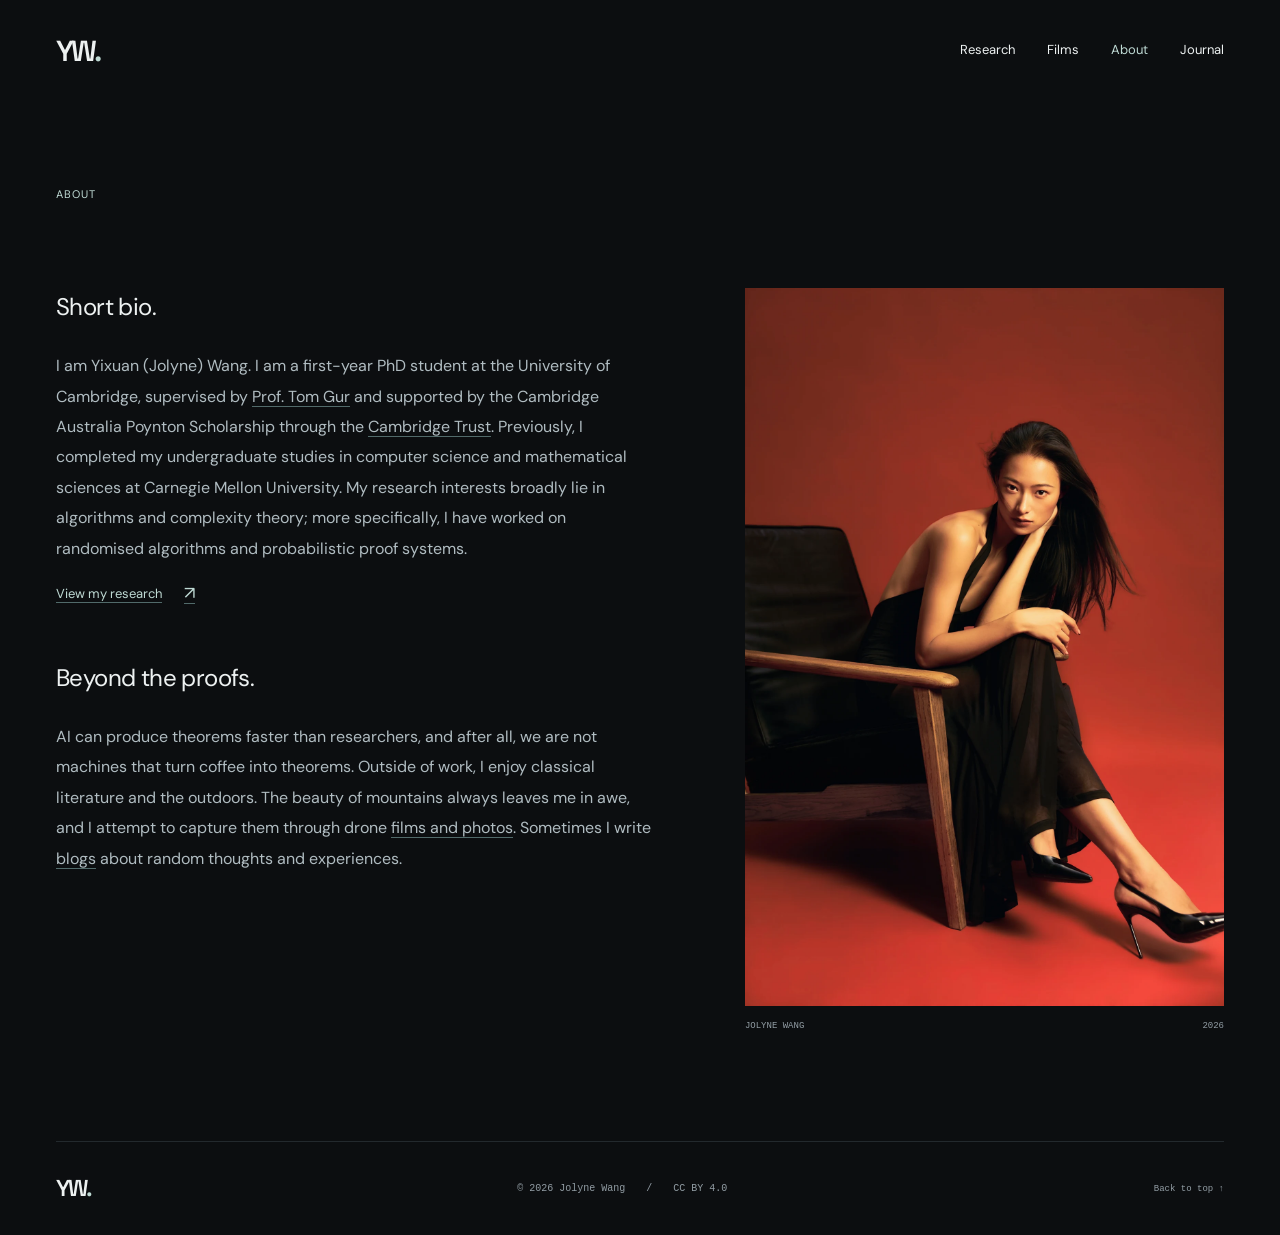
==== commit 01947a9a: "Update portfolio film gallery and biography spacing" ====
--- a/about.html
+++ b/about.html
@@ -25,33 +25,31 @@
 <a href="about.html" aria-current="page">About</a>
 <a href="blogs.html">Journal</a>
 </nav>
-<span class="header-location">
-Cambridge, UK</span>
 </header>
 <main id="main" class="wrap">
 <div class="page-heading">
 <p class="eyebrow">About</p>
-<h1>Driven by<br>curiosity<span class="accent">.</span>
-</h1>
 </div>
 <section class="bio-grid" aria-label="Biography">
 <div class="bio-copy">
-<p class="lead">I’m Yixuan Wang, a PhD student at the University of Cambridge, exploring the limits of computation.</p>
-<p>I am supervised by <a href="https://www.cst.cam.ac.uk/people/tg508">Prof. Tom Gur</a> and supported by the Cambridge Australia Poynton Scholarship through the <a href="https://www.cambridgetrust.org/">Cambridge Trust</a>.</p>
-<h2>Research & background</h2>
-<p>I am broadly interested in complexity theory, particularly perfect zero-knowledge proofs and probabilistically checkable proofs. My completed projects include <a href="https://arxiv.org/abs/2607.17494">Linear Probing with Non-Greedy Insertions</a> and the unpublished manuscript <em>Perfect Zero-Knowledge PCPs with Low Error</em>.</p>
-<p>Previously, I studied computer science and mathematical sciences at Carnegie Mellon University. My research at EPFL, supervised by Prof. Alessandro Chiesa, explored perfect zero-knowledge probabilistically checkable proofs for NTIME and for NP with low soundness error.</p>
-<h2>Beyond the proofs</h2>
-<p>Having lived in places from Australia to Switzerland, the raw beauty of nature has always fascinated me. I attempt to document what I have the opportunity to witness through the lens of my drone.</p>
-<p>My films bring together documentary and editorial cinematography, with selected works from Britanniahütte, Seven Sisters, Bushranger Bay, and Ticino.</p>
-<a class="text-link" href="index.html#films">Explore the films <span aria-hidden="true">↗</span>
+<p class="lead">Short bio.</p>
+<p class="research-bio">I am Yixuan (Jolyne) Wang. I am a first-year PhD student at the University of Cambridge, supervised by <a href="https://www.cst.cam.ac.uk/people/tg508">Prof. Tom Gur</a> and supported by the Cambridge Australia Poynton Scholarship through the <a href="https://www.cambridgetrust.org/">Cambridge Trust</a>. 
+    Previously, I completed my undergraduate studies in computer science and mathematical sciences at Carnegie Mellon University. 
+    My research interests broadly lie in algorithms and complexity theory; more specifically, I have worked on randomised algorithms and probabilistic proof systems. </p>
+<a class="text-link" href="index.html#research"> View my research <span aria-hidden="true">↗</span>
 </a>
+
+<p class="lead"> Beyond the proofs. </p>
+<p> AI can produce theorems faster than researchers, and after all, we are not machines that turn coffee into theorems. 
+    Outside of work, I enjoy classical literature and the outdoors. The beauty of mountains always leaves me in awe, and I attempt
+    to capture them through drone <a href="index.html#films">films and photos</a>. Sometimes I write <a href="blogs.html"> blogs</a> about random 
+    thoughts and experiences. </p>
 </div>
 <figure class="portrait">
 <img src="assets/yixuan-wang-portrait.webp" alt="Yixuan Wang seated in a wooden chair against a warm red backdrop" width="1400" height="2100">
 <figcaption>
-<span>YIXUAN WANG</span>
-<span>RESEARCHER / OBSERVER</span>
+<span>JOLYNE WANG</span>
+<span>2026</span>
 </figcaption>
 </figure>
 </section>
@@ -59,7 +57,7 @@
 <footer class="site-footer wrap">
 <a class="wordmark" href="index.html">YW<span class="mark-dot">.</span>
 </a>
-<p>© <span data-year>2026</span> Yixuan Wang <span class="footer-divider">/</span>
+<p>© <span data-year>2026</span> Jolyne Wang <span class="footer-divider">/</span>
 <a href="https://creativecommons.org/licenses/by/4.0/">CC BY 4.0</a>
 </p>
 <a href="#main">Back to top ↑</a>
--- a/styles.css
+++ b/styles.css
@@ -179,9 +179,9 @@
   align-items:center;
 
   font-size:13px;
-  padding:19px 0 10px;
-
-  margin-top:12px
+  padding:10px 0 10px;
+
+  margin-top:4px
 
 }
 .text-link span {
@@ -624,9 +624,13 @@
   display:flex;
   justify-content:space-between
 }
+.bio-copy .research-bio {
+  margin-bottom:5px
+}
 .bio-copy .text-link {
   color:var(--accent);
-  margin-top:15px
+  margin-top:0;
+  margin-bottom:40px
 }
 .journal-grid {
   display:grid;
@@ -956,3 +960,112 @@
 main {
   overflow-x: clip;
 }
+
+/* A full-bleed landscape film blends into the introduction on desktop. */
+@media (min-width: 1100px) {
+  .hero {
+    --hero-gutter: max(56px, calc((100% - 1180px) / 2));
+    width: 100%;
+    min-height: 0;
+    padding-top: 0;
+    grid-template-columns: 1fr;
+    gap: 0;
+    isolation: isolate;
+  }
+
+  .hero-copy {
+    width: min(360px, 30vw);
+    min-height: max(540px, 37.5vw);
+    margin-left: var(--hero-gutter);
+    padding: 48px 0;
+    display: flex;
+    flex-direction: column;
+    justify-content: center;
+    align-items: flex-start;
+  }
+
+  .hero h1 {
+    font-size: clamp(80px, 7.5vw, 112px);
+  }
+
+  .hero-copy .eyebrow {
+    max-width: 280px;
+  }
+
+  .hero-art {
+    position: absolute;
+    top: max(0px, calc((540px - 37.5vw) / 2));
+    left: 33.333333%;
+    width: 66.666667%;
+    padding: 0;
+    z-index: 1;
+  }
+
+  .hero-film {
+    height: auto;
+    aspect-ratio: 16 / 9;
+    background: var(--bg);
+  }
+
+  .hero-film video {
+    display: block;
+    object-position: center;
+  }
+
+  .film-shade {
+    background:
+      linear-gradient(90deg, var(--bg) 0%, rgba(12, 14, 16, .85) 8%, rgba(12, 14, 16, .35) 22%, transparent 40%),
+      linear-gradient(0deg, rgba(12, 14, 16, .35), transparent 30%);
+  }
+
+  .hero-film-caption {
+    right: 28px;
+    bottom: 22px;
+  }
+
+  .hero-bottom {
+    width: min(1180px, calc(100% - 112px));
+    margin: 0 auto;
+  }
+}
+
+/* Film collection and photography view. */
+[data-category][hidden] {
+  display:none;
+}
+.film-feature {
+  grid-column:1/-1;
+  display:grid;
+  grid-template-columns:minmax(0,1fr) minmax(0,1fr);
+  gap:25px;
+  align-items:center;
+}
+.film-feature .quote {
+  margin:0;
+  padding:35px;
+  text-align:left;
+}
+.film-stack {
+  display:grid;
+  gap:35px;
+  min-width:0;
+}
+.photography-placeholder {
+  padding:100px 0;
+  text-align:center;
+  color:var(--muted);
+  font-family:var(--display);
+  font-size:24px;
+}
+@media(max-width:700px) {
+  .film-feature {
+    grid-template-columns:1fr;
+    gap:28px;
+  }
+  .film-feature .quote {
+    padding:20px 0;
+  }
+  .film-stack {
+    gap:28px;
+  }
+}
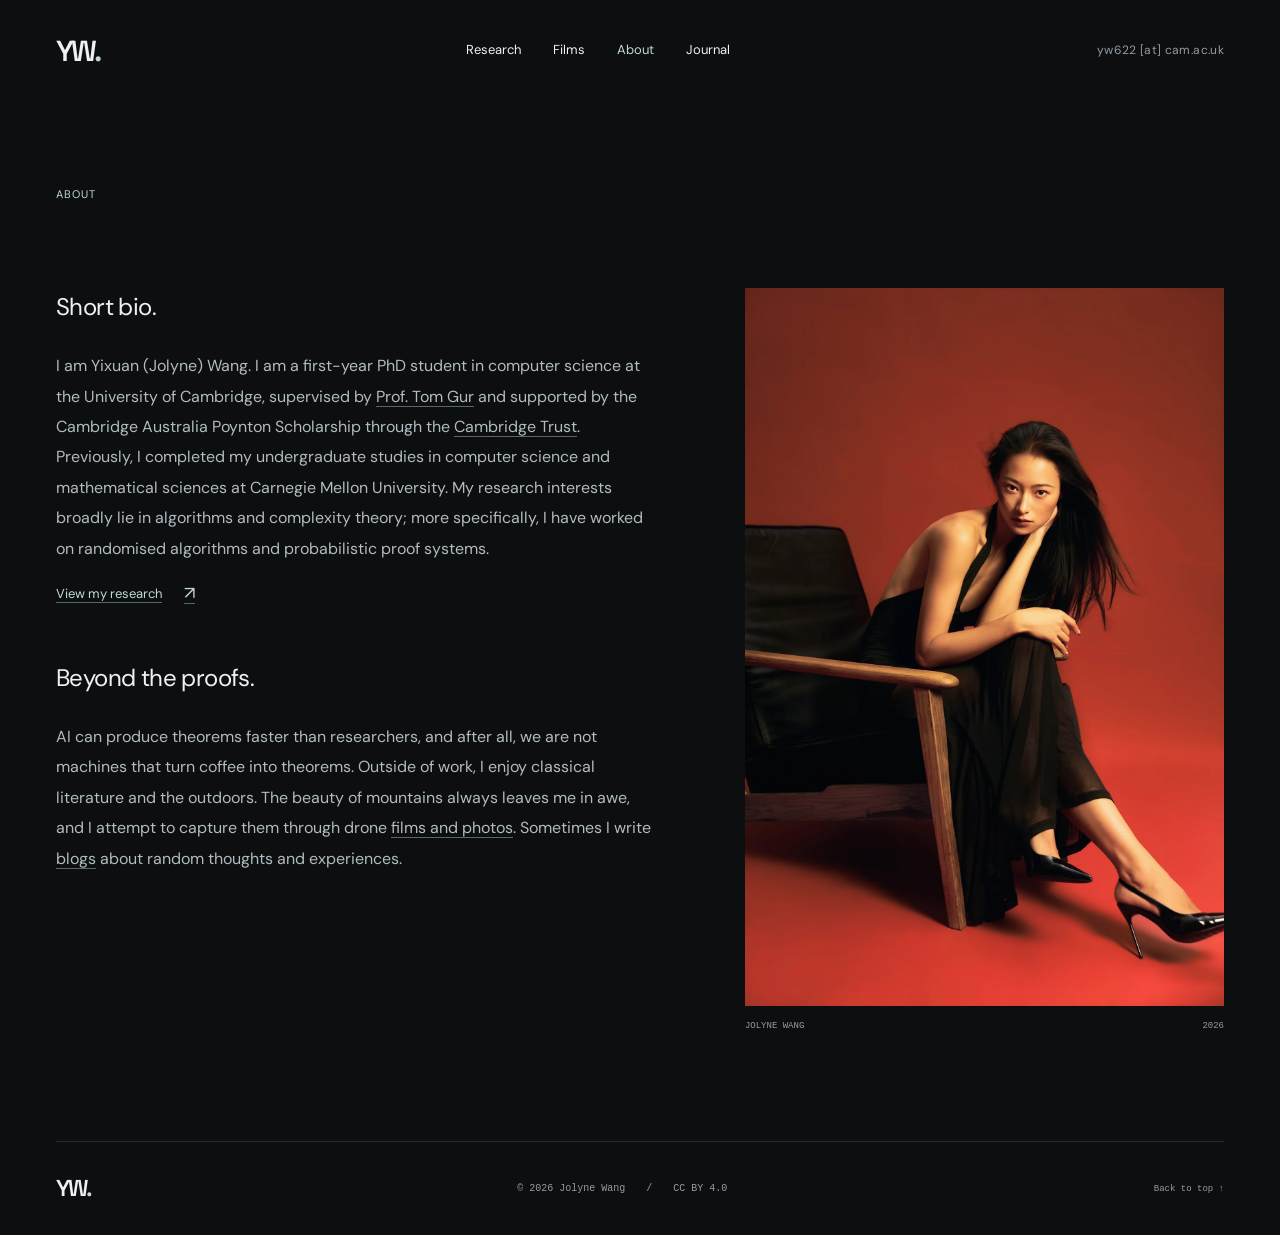
==== commit ac34c87b: "edits" ====
--- a/about.html
+++ b/about.html
@@ -25,6 +25,8 @@
 <a href="about.html" aria-current="page">About</a>
 <a href="blogs.html">Journal</a>
 </nav>
+<span class="header-location">
+yw622 [at] cam.ac.uk</span>
 </header>
 <main id="main" class="wrap">
 <div class="page-heading">
@@ -33,7 +35,7 @@
 <section class="bio-grid" aria-label="Biography">
 <div class="bio-copy">
 <p class="lead">Short bio.</p>
-<p class="research-bio">I am Yixuan (Jolyne) Wang. I am a first-year PhD student at the University of Cambridge, supervised by <a href="https://www.cst.cam.ac.uk/people/tg508">Prof. Tom Gur</a> and supported by the Cambridge Australia Poynton Scholarship through the <a href="https://www.cambridgetrust.org/">Cambridge Trust</a>. 
+<p class="research-bio">I am Yixuan (Jolyne) Wang. I am a first-year PhD student in computer science at the University of Cambridge, supervised by <a href="https://www.cst.cam.ac.uk/people/tg508">Prof. Tom Gur</a> and supported by the Cambridge Australia Poynton Scholarship through the <a href="https://www.cambridgetrust.org/">Cambridge Trust</a>. 
     Previously, I completed my undergraduate studies in computer science and mathematical sciences at Carnegie Mellon University. 
     My research interests broadly lie in algorithms and complexity theory; more specifically, I have worked on randomised algorithms and probabilistic proof systems. </p>
 <a class="text-link" href="index.html#research"> View my research <span aria-hidden="true">↗</span>
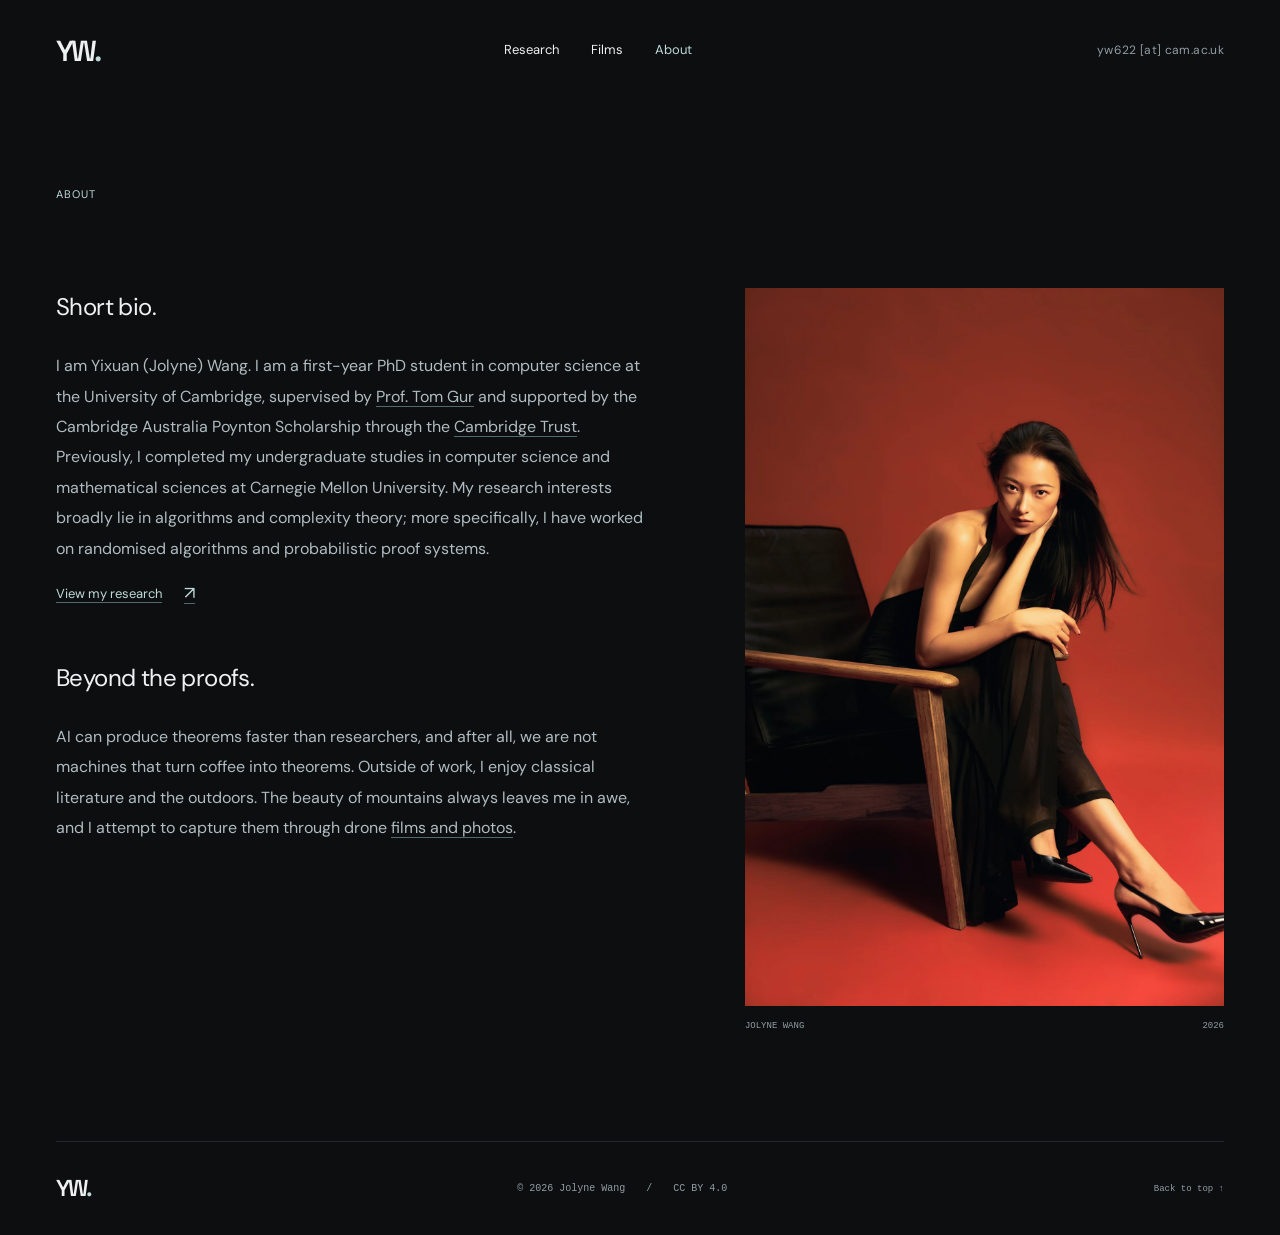
==== commit 35b97902: "edits" ====
--- a/about.html
+++ b/about.html
@@ -23,7 +23,6 @@
 <a href="index.html#research">Research</a>
 <a href="index.html#films">Films</a>
 <a href="about.html" aria-current="page">About</a>
-<a href="blogs.html">Journal</a>
 </nav>
 <span class="header-location">
 yw622 [at] cam.ac.uk</span>
@@ -44,8 +43,7 @@
 <p class="lead"> Beyond the proofs. </p>
 <p> AI can produce theorems faster than researchers, and after all, we are not machines that turn coffee into theorems. 
     Outside of work, I enjoy classical literature and the outdoors. The beauty of mountains always leaves me in awe, and I attempt
-    to capture them through drone <a href="index.html#films">films and photos</a>. Sometimes I write <a href="blogs.html"> blogs</a> about random 
-    thoughts and experiences. </p>
+    to capture them through drone <a href="index.html#films">films and photos</a>. </p>
 </div>
 <figure class="portrait">
 <img src="assets/yixuan-wang-portrait.webp" alt="Yixuan Wang seated in a wooden chair against a warm red backdrop" width="1400" height="2100">
